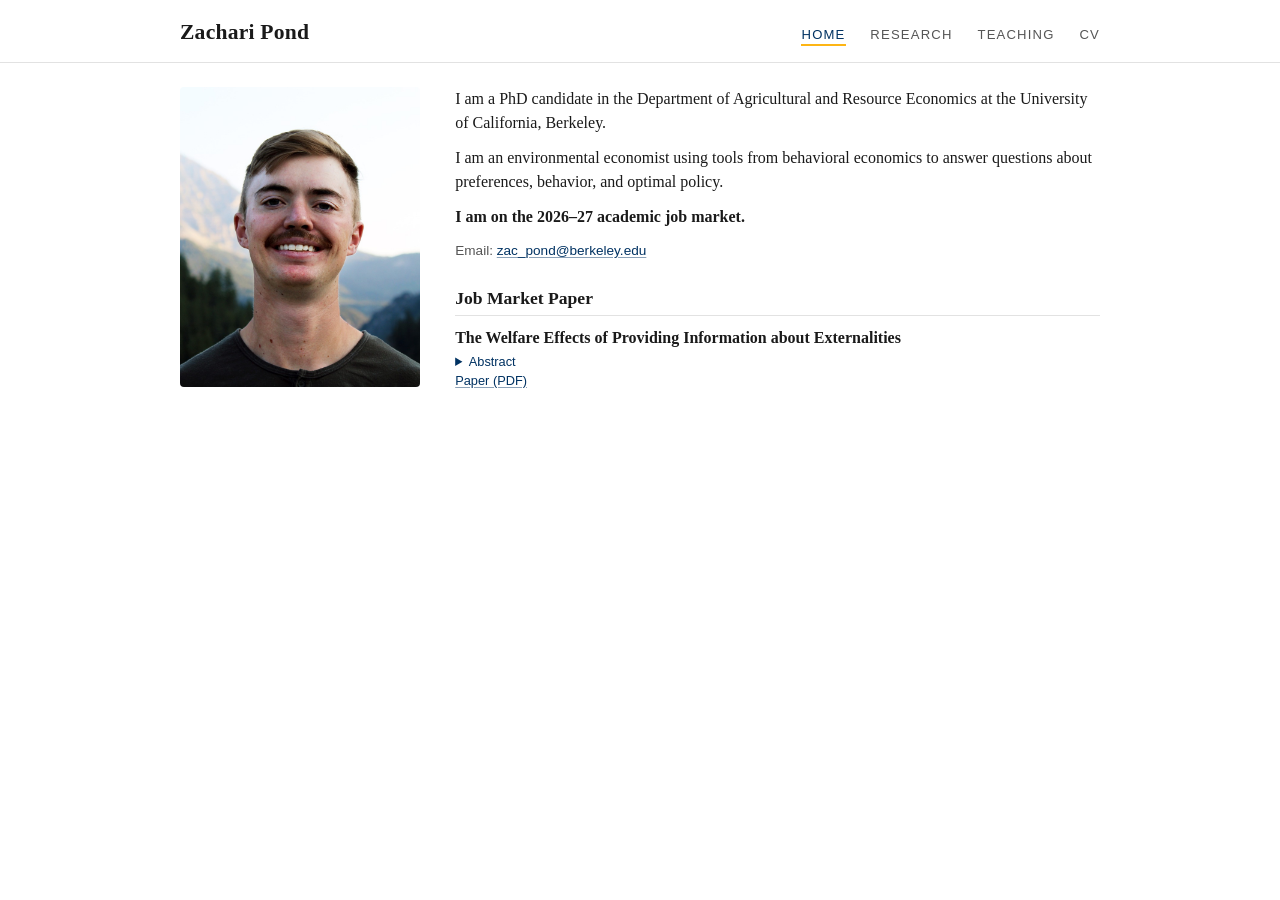
==== index.html @ bcda3d74 "Update JMP draft (Nov 8) and new abstract on site and CV Co-Authored-By: Claude Opus 5.5 <noreply@an" ====
<!DOCTYPE html>
<html lang="en">
<head>
  <meta charset="utf-8">
  <meta name="viewport" content="width=device-width, initial-scale=1">
  <title>Zachari Pond</title>
  <meta name="description" content="Zachari Pond is a PhD candidate in Agricultural and Resource Economics at UC Berkeley, on the 2026-27 economics job market.">
  <link rel="stylesheet" href="style.css">
</head>
<body>
  <header>
    <div class="container">
      <div class="site-title">Zachari Pond</div>
      <nav>
        <a href="index.html" class="active">Home</a>
        <a href="research.html">Research</a>
        <a href="teaching.html">Teaching</a>
        <a href="cv.pdf">CV</a>
      </nav>
    </div>
  </header>

  <main>
    <div class="container">
      <div class="intro">
        <div class="intro-photo">
          <img src="headshot.jpg" alt="Photo of Zachari Pond">
        </div>
        <div class="intro-text">
          <p>I am a PhD candidate in the Department of Agricultural and Resource Economics at the University of California, Berkeley.</p>
          <p>I am an environmental economist using tools from behavioral economics to answer questions about preferences, behavior, and optimal policy.</p>
          <p><strong>I am on the 2026&ndash;27 academic job market.</strong></p>
          <p class="small">
            Email: <a href="mailto:zac_pond@berkeley.edu">zac_pond@berkeley.edu</a>
          </p>

          <h2>Job Market Paper</h2>
          <div class="paper">
            <span class="paper-title">The Welfare Effects of Providing Information about Externalities</span>
            <details class="abstract">
              <summary>Abstract</summary>
              <p>Governments routinely use information to motivate prosocial behavior. The welfare effects of doing so depend on how information changes behavior and how it benefits or harms consumers. This paper combines theory and experiments to evaluate three interventions designed to encourage individuals to reduce their carbon emissions: privately revealing the dollar damages from one&rsquo;s emissions, privately revealing one&rsquo;s emissions rank, and publicly revealing one&rsquo;s emissions to another participant. In a model with altruism, social-image, and self-image utility, I decompose the total welfare effect of each intervention into its instrumental value, direct effect on image utility, and external benefits. In experiments with over 6,500 U.S. adults, I estimate these components and find that both forms of private information increase consumer welfare but have no detectable effect on abatement. In contrast, public recognition increases abatement but decreases consumer welfare and total welfare. Evaluating these interventions by behavior alone would reverse their ranking.</p>
            </details>
            <div class="paper-links">
              <a href="pond_jmp.pdf">Paper (PDF)</a>
            </div>
          </div>
        </div>
      </div>

      <!-- PLACEHOLDER: references / committee section, commonly listed on JM sites
      <h2>References</h2>
      <p class="small">Name (chair), Name, Name</p>
      -->
    </div>
  </main>

</body>
</html>
---- style.css ----
/* Zachari Pond — academic site stylesheet */

:root {
  --text: #1a1a1a;
  --muted: #555;
  --accent: #003262;      /* Berkeley blue */
  --accent-2: #FDB515;    /* California gold, used sparingly */
  --rule: #e2e2e2;
  --bg: #ffffff;
  --maxw: 60rem;
}

* { box-sizing: border-box; }

html { font-size: 16px; }

body {
  margin: 0;
  font-family: Georgia, "Times New Roman", serif;
  color: var(--text);
  background: var(--bg);
  line-height: 1.5;
}

a { color: var(--accent); text-decoration: none; }

/* Content links: visibly underlined */
main a {
  text-decoration: underline;
  text-decoration-color: rgba(0, 50, 98, 0.45);
  text-underline-offset: 2px;
}
main a:hover { text-decoration-color: var(--accent); }

.container {
  max-width: var(--maxw);
  margin: 0 auto;
  padding: 0 1.25rem;
}

/* Header / nav */
header {
  border-bottom: 1px solid var(--rule);
  padding: 1rem 0 0.85rem;
}

header .container {
  display: flex;
  justify-content: space-between;
  align-items: baseline;
  flex-wrap: wrap;
  gap: 0.4rem 1rem;
}

.site-title {
  font-size: 1.35rem;
  font-weight: bold;
  letter-spacing: 0.01em;
  color: var(--text);
}

nav { margin-top: 0; }

nav a {
  font-family: Helvetica, Arial, sans-serif;
  font-size: 0.82rem;
  text-transform: uppercase;
  letter-spacing: 0.09em;
  color: var(--muted);
  margin-right: 1.3rem;
}

nav a:last-child { margin-right: 0; }
nav a.active { color: var(--accent); border-bottom: 2px solid var(--accent-2); padding-bottom: 2px; }
nav a:hover { color: var(--accent); text-decoration: none; }

main { padding: 1.5rem 0 2.5rem; }

h1 { font-size: 1.5rem; margin: 0 0 0.8rem; }
h2 {
  font-size: 1.1rem;
  margin: 1.5rem 0 0.6rem;
  padding-bottom: 0.25rem;
  border-bottom: 1px solid var(--rule);
}
h2:first-child { margin-top: 0; }
h3 { font-size: 1rem; margin: 1.1rem 0 0.3rem; }

.muted { color: var(--muted); }
.small {
  font-family: Helvetica, Arial, sans-serif;
  font-size: 0.85rem;
  color: var(--muted);
}

/* Home page intro layout */
.intro {
  display: flex;
  gap: 2.2rem;
  align-items: flex-start;
  flex-wrap: wrap;
}

.intro-photo { flex: 0 0 240px; }

.intro-photo img {
  width: 240px;
  border-radius: 4px;
  display: block;
}

.intro-text { flex: 1 1 24rem; }
.intro-text p:first-child { margin-top: 0; }
.intro-text p { margin: 0.7rem 0; }

/* Paper entries */
.paper { margin-bottom: 1.05rem; }
.paper-title { font-weight: bold; }

.venue { color: var(--muted); }

.authors {
  color: var(--muted);
  font-size: 0.88rem;
  line-height: 1.4;
  margin: 0.15rem 0 0;
}

.paper p.muted {
  line-height: 1.55;
  margin: 0.2rem 0 0;
}

.paper-links {
  font-family: Helvetica, Arial, sans-serif;
  font-size: 0.8rem;
}
.paper-links a { margin-right: 0.9rem; }

details.abstract { margin-top: 0.1rem; }
details.abstract summary {
  cursor: pointer;
  font-family: Helvetica, Arial, sans-serif;
  font-size: 0.8rem;
  color: var(--accent);
}
details.abstract p {
  margin: 0.35rem 0 0;
  font-size: 0.92rem;
  line-height: 1.5;
  max-width: 50rem;
}

/* Footer */
footer {
  border-top: 1px solid var(--rule);
  padding: 1rem 0 1.6rem;
}

/* Mobile */
@media (max-width: 600px) {
  html { font-size: 15px; }
  .intro { gap: 1.2rem; }
  .intro-photo, .intro-photo img { width: 150px; flex-basis: 150px; }
  nav a { margin-right: 0.9rem; }
}
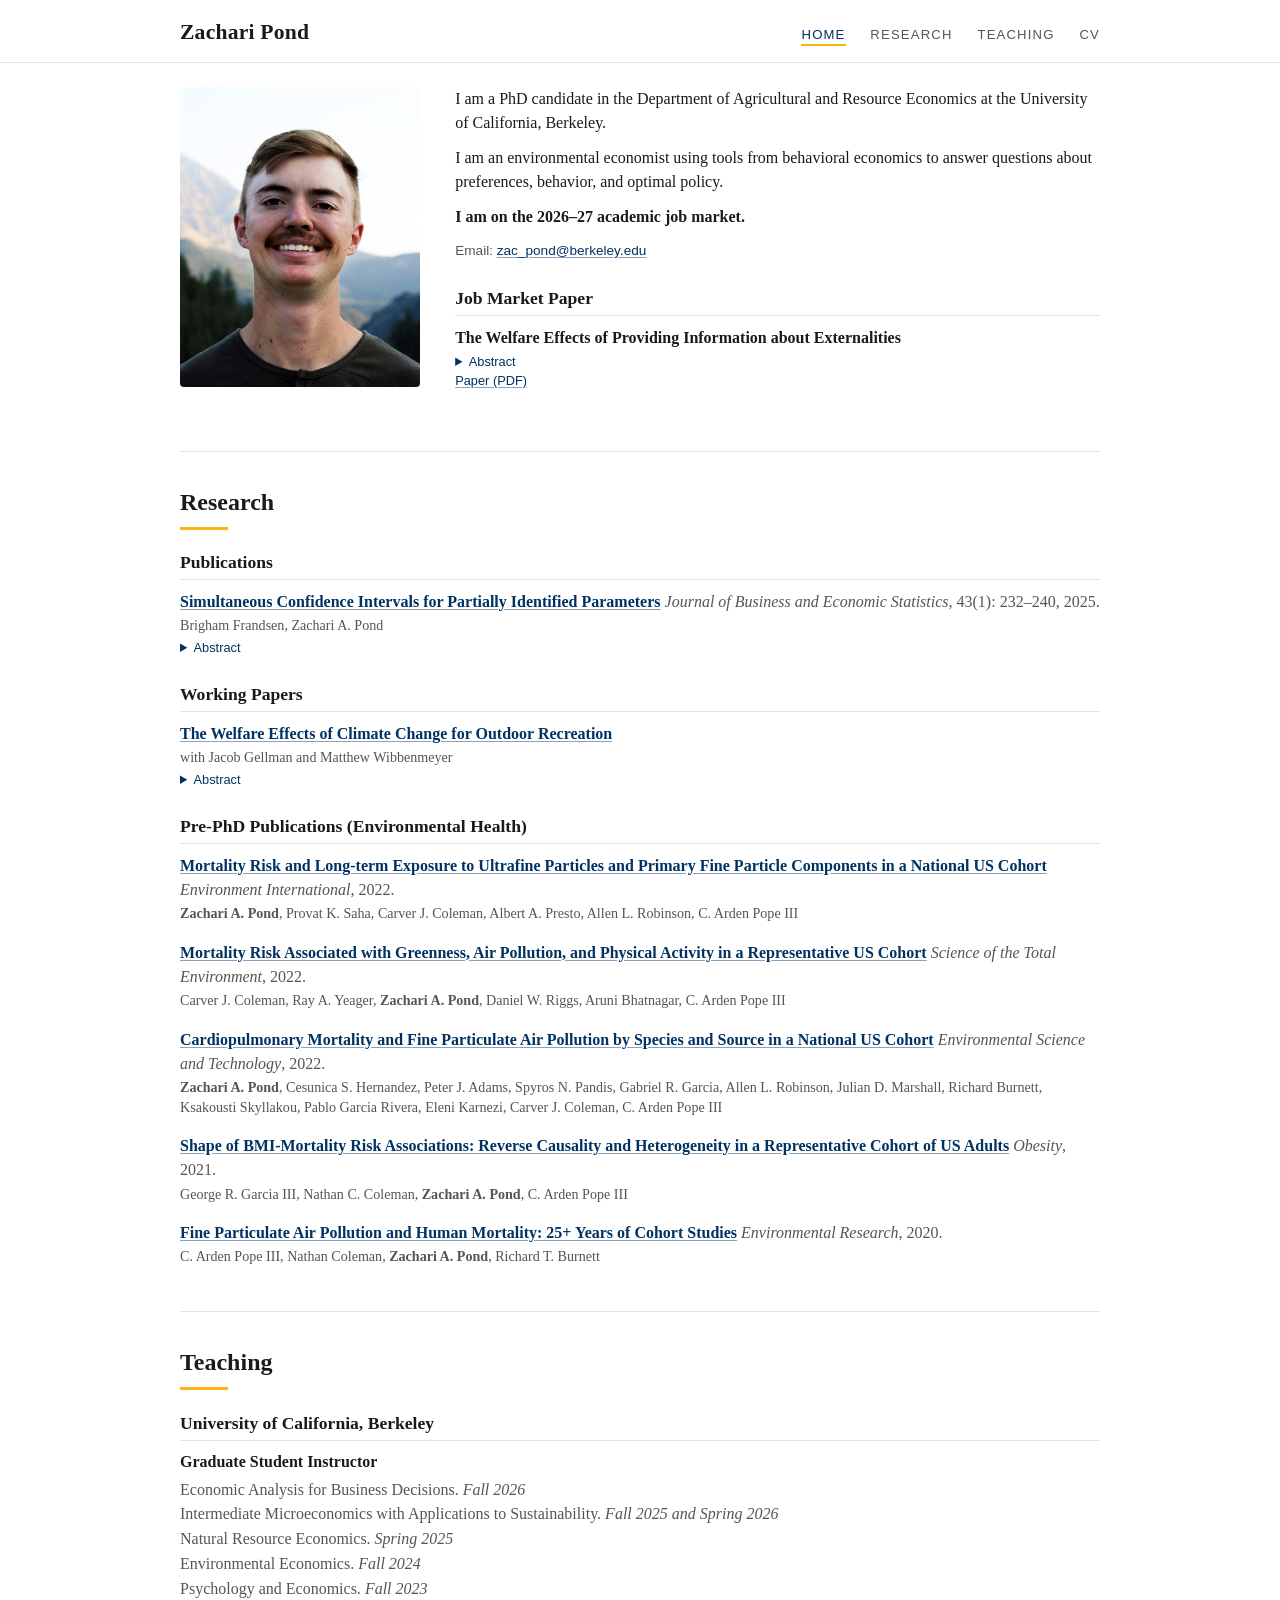
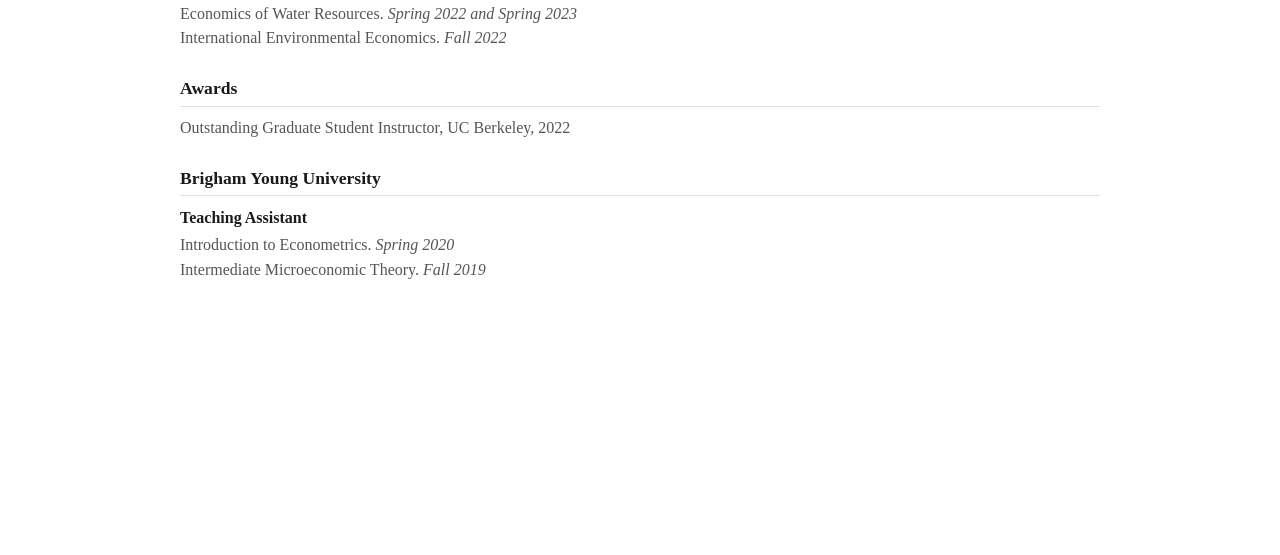
==== commit 2973d2e6: "Single-page layout: Research and Teaching as sections of the home page Nav buttons scroll to section" ====
--- a/index.html
+++ b/index.html
@@ -7,14 +7,14 @@
   <meta name="description" content="Zachari Pond is a PhD candidate in Agricultural and Resource Economics at UC Berkeley, on the 2026-27 economics job market.">
   <link rel="stylesheet" href="style.css">
 </head>
-<body>
+<body id="top">
   <header>
     <div class="container">
-      <div class="site-title">Zachari Pond</div>
-      <nav>
-        <a href="index.html" class="active">Home</a>
-        <a href="research.html">Research</a>
-        <a href="teaching.html">Teaching</a>
+      <a class="site-title" href="#top">Zachari Pond</a>
+      <nav aria-label="Sections">
+        <a href="#top" class="active" data-section="home">Home</a>
+        <a href="#research" data-section="research">Research</a>
+        <a href="#teaching" data-section="teaching">Teaching</a>
         <a href="cv.pdf">CV</a>
       </nav>
     </div>
@@ -22,6 +22,7 @@
 
   <main>
     <div class="container">
+      <section id="home">
       <div class="intro">
         <div class="intro-photo">
           <img src="headshot.jpg" alt="Photo of Zachari Pond">
@@ -34,12 +35,12 @@
             Email: <a href="mailto:zac_pond@berkeley.edu">zac_pond@berkeley.edu</a>
           </p>
 
-          <h2>Job Market Paper</h2>
+          <h3>Job Market Paper</h3>
           <div class="paper">
             <span class="paper-title">The Welfare Effects of Providing Information about Externalities</span>
             <details class="abstract">
               <summary>Abstract</summary>
-              <p>Governments routinely use information to motivate prosocial behavior. The welfare effects of doing so depend on how information changes behavior and how it benefits or harms consumers. This paper combines theory and experiments to evaluate three interventions designed to encourage individuals to reduce their carbon emissions: privately revealing the dollar damages from one&rsquo;s emissions, privately revealing one&rsquo;s emissions rank, and publicly revealing one&rsquo;s emissions to another participant. In a model with altruism, social-image, and self-image utility, I decompose the total welfare effect of each intervention into its instrumental value, direct effect on image utility, and external benefits. In experiments with over 6,500 U.S. adults, I estimate these components and find that both forms of private information increase consumer welfare but have no detectable effect on abatement. In contrast, public recognition increases abatement but decreases consumer welfare and total welfare. Evaluating these interventions by behavior alone would reverse their ranking.</p>
+              <p>Governments routinely use information to motivate prosocial behavior. The welfare effects of doing so depend on how information changes behavior and how it affects consumers: by improving their decisions or by producing shame or pride. This paper combines theory and experiments to evaluate three interventions designed to encourage individuals to reduce their carbon emissions: privately revealing the dollar damages from one&rsquo;s emissions, privately revealing one&rsquo;s emissions rank, and publicly revealing one&rsquo;s emissions to another participant. In a model with altruism, social-image, and self-image utility, I decompose the total welfare effect of each intervention into its instrumental value, direct effect on image utility, and external benefits. In experiments with over 6,500 U.S. adults, I estimate these components and find that both forms of private information increase consumer welfare but have no detectable effect on abatement. In contrast, public recognition increases abatement but decreases consumer welfare and total welfare. Evaluating these interventions by behavior alone would reverse their ranking.</p>
             </details>
             <div class="paper-links">
               <a href="pond_jmp.pdf">Paper (PDF)</a>
@@ -47,13 +48,122 @@
           </div>
         </div>
       </div>
+      </section>
 
-      <!-- PLACEHOLDER: references / committee section, commonly listed on JM sites
-      <h2>References</h2>
-      <p class="small">Name (chair), Name, Name</p>
-      -->
+      <section id="research" class="page-section">
+        <h2 class="section-title">Research</h2>
+
+      <h3>Publications</h3>
+
+      <div class="paper">
+        <span class="paper-title"><a href="https://www.tandfonline.com/doi/full/10.1080/07350015.2024.2356083">Simultaneous Confidence Intervals for Partially Identified Parameters</a></span> <span class="venue"><em>Journal of Business and Economic Statistics</em>, 43(1): 232&ndash;240, 2025.</span>
+        <p class="authors">Brigham Frandsen, Zachari A. Pond</p>
+        <details class="abstract">
+          <summary>Abstract</summary>
+          <p>This article extends the Imbens and Manski and Stoye confidence interval for a partially identified scalar parameter to a vector-valued parameter. The proposed method produces uniformly valid simultaneous confidence intervals for each dimension, or, equivalently, a rectangular confidence region that covers points in the identified set with a specified probability. The method applies when asymptotically normal estimates of upper and lower bounds for each dimension are available. The intervals are computationally simple and fast relative to methods based on test inversion or bootstrapped calibration, and do not suffer from the conservativity of projection-based approaches.</p>
+        </details>
+      </div>
+      <h3>Working Papers</h3>
+
+      <div class="paper">
+        <span class="paper-title"><a href="pond_recreation.pdf">The Welfare Effects of Climate Change for Outdoor Recreation</a></span>
+        <p class="authors">with Jacob Gellman and Matthew Wibbenmeyer</p>
+        <details class="abstract">
+          <summary>Abstract</summary>
+          <p>Valuation of non-market climate amenities is a crucial component of climate policy. Due to individuals&rsquo; direct exposure to ambient temperature, one ideal setting to study these values is outdoor recreation. In this paper, we combine millions of administrative campground reservation records with daily temperature data to study shifts in recreation value under climate change. By exploiting the timing of reservation and cancellation decisions, we estimate how individuals respond to both climate and weather. Preferences for realized temperature follow an inverse U-shape, with disutility from extreme cold outweighing disutility from extreme heat, while reservation decisions respond to the likelihood of cold conditions but not to the likelihood of heat. Climate projections in the western United States predict net welfare gains of $1 billion per year by century&rsquo;s end, but with substantial seasonal and regional heterogeneity in either gains or losses. Welfare gains depend on individuals&rsquo; ability to accurately perceive climatic changes. These findings contribute to a growing set of climate damage estimates.</p>
+        </details>
+      </div>
+      <h3>Pre-PhD Publications (Environmental Health)</h3>
+
+      <div class="paper">
+        <span class="paper-title"><a href="https://www.sciencedirect.com/science/article/pii/S016041202200366X">Mortality Risk and Long-term Exposure to Ultrafine Particles and Primary Fine Particle Components in a National US Cohort</a></span> <span class="venue"><em>Environment International</em>, 2022.</span>
+        <p class="authors"><strong>Zachari A. Pond</strong>, Provat K. Saha, Carver J. Coleman, Albert A. Presto, Allen L. Robinson, C. Arden Pope III</p>
+      </div>
+
+      <div class="paper">
+        <span class="paper-title"><a href="https://www.sciencedirect.com/science/article/pii/S0048969722009408">Mortality Risk Associated with Greenness, Air Pollution, and Physical Activity in a Representative US Cohort</a></span> <span class="venue"><em>Science of the Total Environment</em>, 2022.</span>
+        <p class="authors">Carver J. Coleman, Ray A. Yeager, <strong>Zachari A. Pond</strong>, Daniel W. Riggs, Aruni Bhatnagar, C. Arden Pope III</p>
+      </div>
+
+      <div class="paper">
+        <span class="paper-title"><a href="https://pubs.acs.org/doi/full/10.1021/acs.est.1c04176">Cardiopulmonary Mortality and Fine Particulate Air Pollution by Species and Source in a National US Cohort</a></span> <span class="venue"><em>Environmental Science and Technology</em>, 2022.</span>
+        <p class="authors"><strong>Zachari A. Pond</strong>, Cesunica S. Hernandez, Peter J. Adams, Spyros N. Pandis, Gabriel R. Garcia, Allen L. Robinson, Julian D. Marshall, Richard Burnett, Ksakousti Skyllakou, Pablo Garcia Rivera, Eleni Karnezi, Carver J. Coleman, C. Arden Pope III</p>
+      </div>
+
+      <div class="paper">
+        <span class="paper-title"><a href="https://onlinelibrary.wiley.com/doi/full/10.1002/oby.23114">Shape of BMI-Mortality Risk Associations: Reverse Causality and Heterogeneity in a Representative Cohort of US Adults</a></span> <span class="venue"><em>Obesity</em>, 2021.</span>
+        <p class="authors">George R. Garcia III, Nathan C. Coleman, <strong>Zachari A. Pond</strong>, C. Arden Pope III</p>
+      </div>
+
+      <div class="paper">
+        <span class="paper-title"><a href="https://www.sciencedirect.com/science/article/pii/S0013935119307212">Fine Particulate Air Pollution and Human Mortality: 25+ Years of Cohort Studies</a></span> <span class="venue"><em>Environmental Research</em>, 2020.</span>
+        <p class="authors">C. Arden Pope III, Nathan Coleman, <strong>Zachari A. Pond</strong>, Richard T. Burnett</p>
+      </div>
+      </section>
+
+      <section id="teaching" class="page-section">
+        <h2 class="section-title">Teaching</h2>
+
+      <h3>University of California, Berkeley</h3>
+
+      <div class="paper">
+        <span class="paper-title">Graduate Student Instructor</span>
+        <p class="muted">Economic Analysis for Business Decisions. <em>Fall 2026</em><br>
+        Intermediate Microeconomics with Applications to Sustainability. <em>Fall 2025 and Spring 2026</em><br>
+        Natural Resource Economics. <em>Spring 2025</em><br>
+        Environmental Economics. <em>Fall 2024</em><br>
+        Psychology and Economics. <em>Fall 2023</em><br>
+        Economics of Water Resources. <em>Spring 2022 and Spring 2023</em><br>
+        International Environmental Economics. <em>Fall 2022</em></p>
+      </div>
+      <h3>Awards</h3>
+
+      <div class="paper">
+        <p class="muted" style="margin-top:0">Outstanding Graduate Student Instructor, UC Berkeley, 2022</p>
+      </div>
+      <h3>Brigham Young University</h3>
+
+      <div class="paper">
+        <span class="paper-title">Teaching Assistant</span>
+        <p class="muted">Introduction to Econometrics. <em>Spring 2020</em><br>
+        Intermediate Microeconomic Theory. <em>Fall 2019</em></p>
+      </div>
+      </section>
     </div>
   </main>
 
+  <script>
+    // Highlight the nav button for the section currently in view.
+    (function () {
+      var links = document.querySelectorAll('nav a[data-section]');
+      var sections = Array.prototype.map.call(links, function (a) {
+        return document.getElementById(a.getAttribute('data-section'));
+      });
+      var header = document.querySelector('header');
+      function update() {
+        var line = header.offsetHeight + 24;
+        var current = 0;
+        for (var i = 0; i < sections.length; i++) {
+          if (sections[i].getBoundingClientRect().top <= line) current = i;
+        }
+        // At the very bottom of the page, the last section is the current one.
+        if (window.innerHeight + window.scrollY >= document.documentElement.scrollHeight - 2) {
+          current = sections.length - 1;
+        }
+        for (var j = 0; j < links.length; j++) {
+          links[j].classList.toggle('active', j === current);
+        }
+      }
+      // Land each section flush under the sticky header, whatever its height.
+      function fit() {
+        document.documentElement.style.scrollPaddingTop = (header.offsetHeight - 1) + 'px';
+        update();
+      }
+      window.addEventListener('scroll', update, { passive: true });
+      window.addEventListener('resize', fit);
+      fit();
+    })();
+  </script>
+
 </body>
 </html>
--- a/style.css
+++ b/style.css
@@ -12,7 +12,12 @@
 
 * { box-sizing: border-box; }
 
-html { font-size: 16px; }
+html {
+  font-size: 16px;
+  scroll-behavior: smooth;
+  scroll-padding-top: 4.5rem;   /* keeps section tops clear of the sticky header */
+}
+@media (prefers-reduced-motion: reduce) { html { scroll-behavior: auto; } }
 
 body {
   margin: 0;
@@ -40,6 +45,10 @@
 
 /* Header / nav */
 header {
+  position: sticky;
+  top: 0;
+  z-index: 10;
+  background: var(--bg);
   border-bottom: 1px solid var(--rule);
   padding: 1rem 0 0.85rem;
 }
@@ -84,7 +93,36 @@
   border-bottom: 1px solid var(--rule);
 }
 h2:first-child { margin-top: 0; }
-h3 { font-size: 1rem; margin: 1.1rem 0 0.3rem; }
+h3 {
+  font-size: 1.1rem;
+  margin: 1.5rem 0 0.6rem;
+  padding-bottom: 0.25rem;
+  border-bottom: 1px solid var(--rule);
+}
+
+/* Sections of the single-page layout */
+.page-section {
+  margin-top: 2.75rem;
+  padding-top: 2rem;
+  border-top: 1px solid var(--rule);
+}
+.section-title {
+  font-size: 1.5rem;
+  margin: 0 0 1.2rem;
+  padding-bottom: 0;
+  border-bottom: none;
+}
+.section-title::after {
+  content: "";
+  display: block;
+  width: 3rem;
+  height: 3px;
+  margin-top: 0.45rem;
+  background: var(--accent-2);
+}
+.section-title + h3 { margin-top: 0; }
+/* Let the last section scroll all the way up under the header when its button is clicked */
+.page-section:last-of-type { min-height: calc(100vh - 6rem); }
 
 .muted { color: var(--muted); }
 .small {
@@ -163,4 +201,5 @@
   .intro { gap: 1.2rem; }
   .intro-photo, .intro-photo img { width: 150px; flex-basis: 150px; }
   nav a { margin-right: 0.9rem; }
-}
+  html { scroll-padding-top: 6.5rem; }   /* header wraps to two lines */
+}
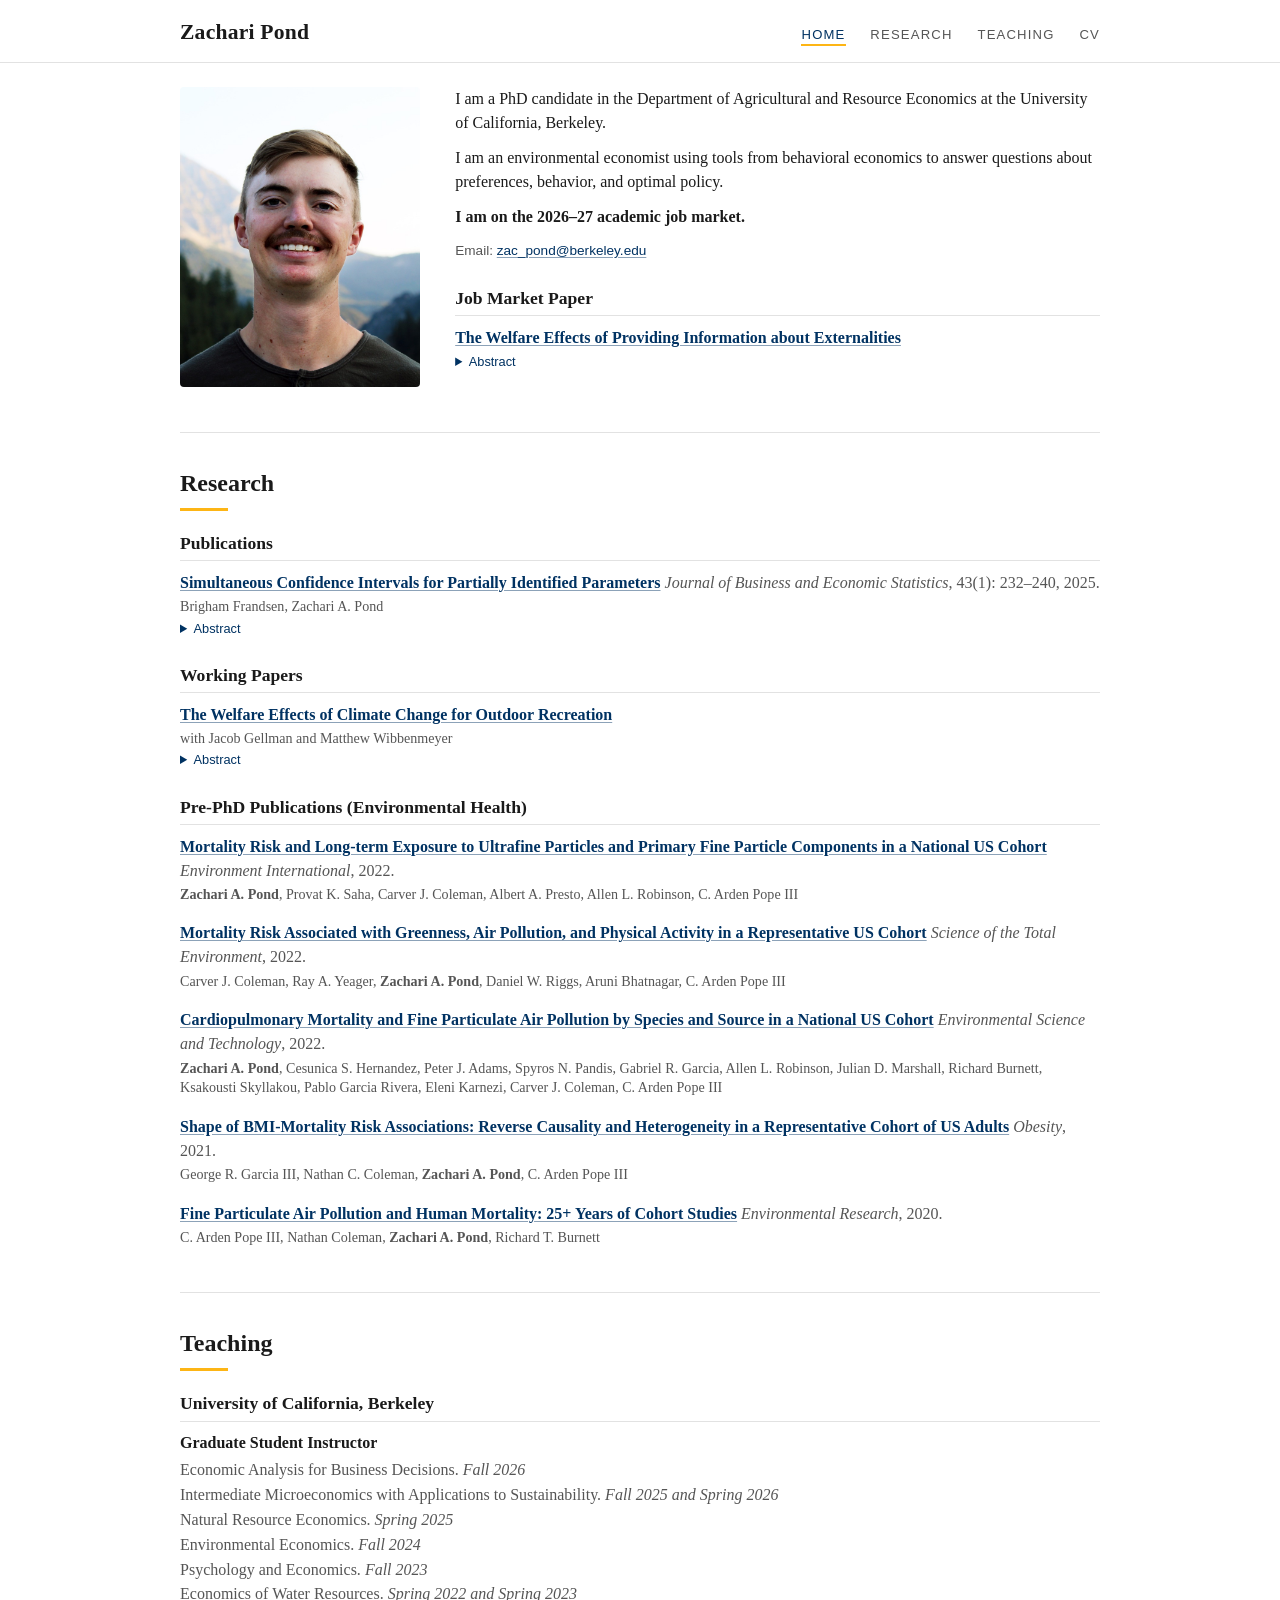
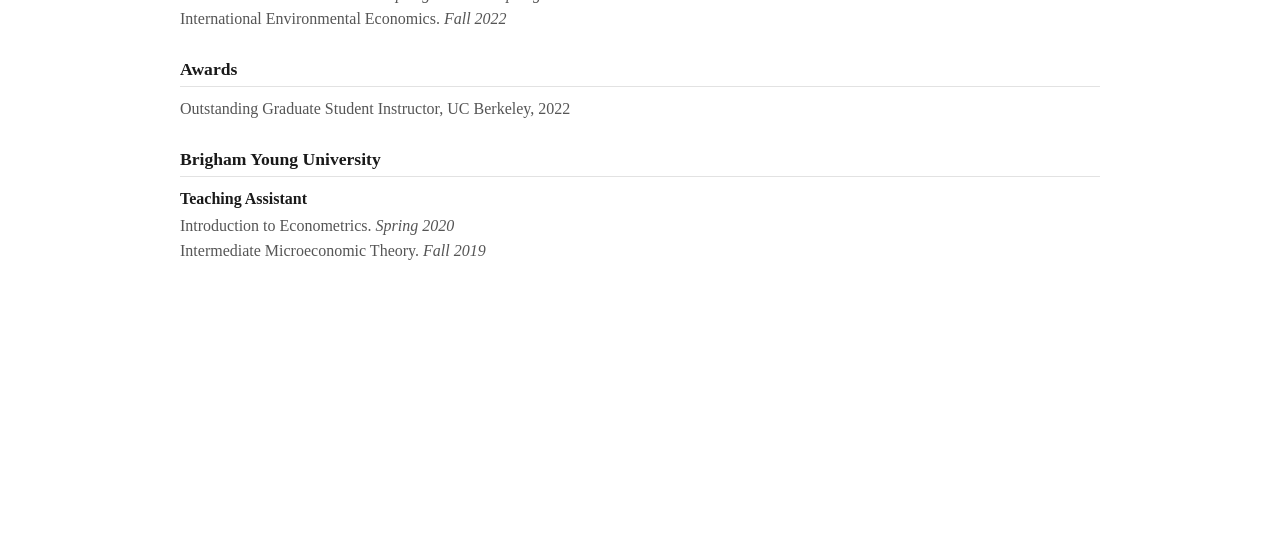
==== commit 2ab9c34d: "Home: link JMP title directly, drop separate PDF link Co-Authored-By: Claude Fable 5.2 <noreply@anth" ====
--- a/index.html
+++ b/index.html
@@ -37,14 +37,11 @@
 
           <h3>Job Market Paper</h3>
           <div class="paper">
-            <span class="paper-title">The Welfare Effects of Providing Information about Externalities</span>
+            <span class="paper-title"><a href="pond_jmp.pdf">The Welfare Effects of Providing Information about Externalities</a></span>
             <details class="abstract">
               <summary>Abstract</summary>
               <p>Governments routinely use information to motivate prosocial behavior. The welfare effects of doing so depend on how information changes behavior and how it affects consumers: by improving their decisions or by producing shame or pride. This paper combines theory and experiments to evaluate three interventions designed to encourage individuals to reduce their carbon emissions: privately revealing the dollar damages from one&rsquo;s emissions, privately revealing one&rsquo;s emissions rank, and publicly revealing one&rsquo;s emissions to another participant. In a model with altruism, social-image, and self-image utility, I decompose the total welfare effect of each intervention into its instrumental value, direct effect on image utility, and external benefits. In experiments with over 6,500 U.S. adults, I estimate these components and find that both forms of private information increase consumer welfare but have no detectable effect on abatement. In contrast, public recognition increases abatement but decreases consumer welfare and total welfare. Evaluating these interventions by behavior alone would reverse their ranking.</p>
             </details>
-            <div class="paper-links">
-              <a href="pond_jmp.pdf">Paper (PDF)</a>
-            </div>
           </div>
         </div>
       </div>
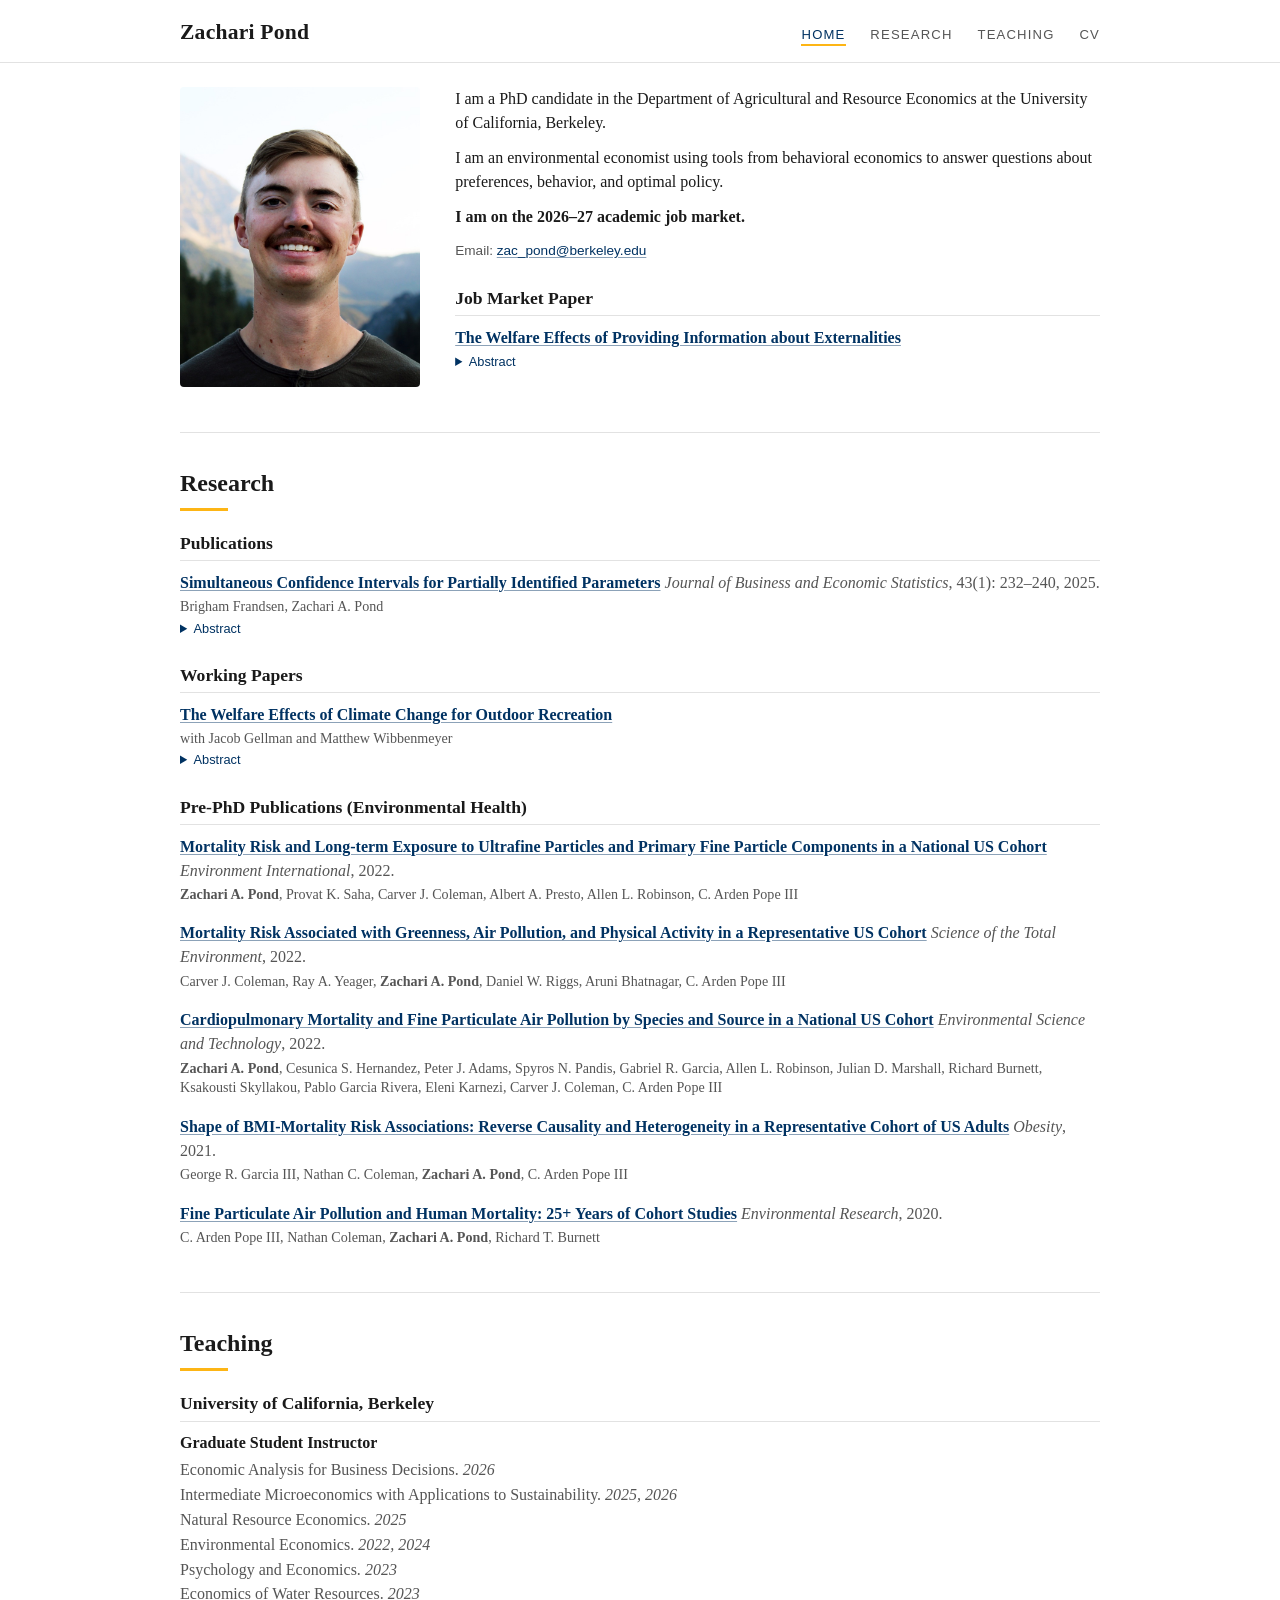
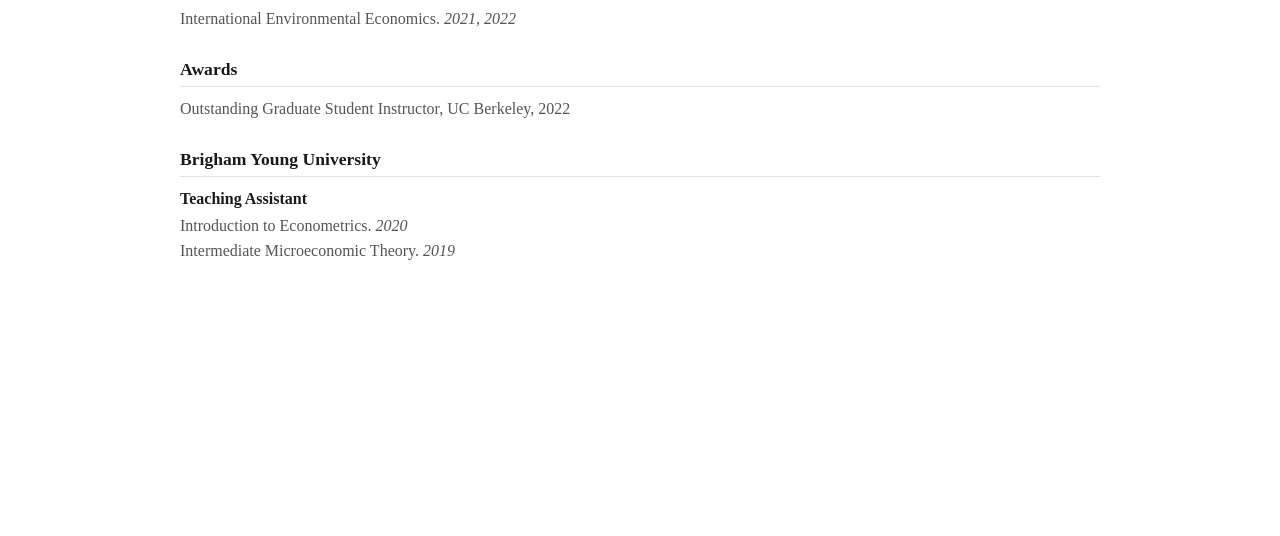
==== commit 239706e5: "Teaching: match course years to CV Co-Authored-By: Claude Fable 5.2 <noreply@anthropic.com> Claude-S" ====
--- a/index.html
+++ b/index.html
@@ -105,13 +105,13 @@
 
       <div class="paper">
         <span class="paper-title">Graduate Student Instructor</span>
-        <p class="muted">Economic Analysis for Business Decisions. <em>Fall 2026</em><br>
-        Intermediate Microeconomics with Applications to Sustainability. <em>Fall 2025 and Spring 2026</em><br>
-        Natural Resource Economics. <em>Spring 2025</em><br>
-        Environmental Economics. <em>Fall 2024</em><br>
-        Psychology and Economics. <em>Fall 2023</em><br>
-        Economics of Water Resources. <em>Spring 2022 and Spring 2023</em><br>
-        International Environmental Economics. <em>Fall 2022</em></p>
+        <p class="muted">Economic Analysis for Business Decisions. <em>2026</em><br>
+        Intermediate Microeconomics with Applications to Sustainability. <em>2025, 2026</em><br>
+        Natural Resource Economics. <em>2025</em><br>
+        Environmental Economics. <em>2022, 2024</em><br>
+        Psychology and Economics. <em>2023</em><br>
+        Economics of Water Resources. <em>2023</em><br>
+        International Environmental Economics. <em>2021, 2022</em></p>
       </div>
       <h3>Awards</h3>
 
@@ -122,8 +122,8 @@
 
       <div class="paper">
         <span class="paper-title">Teaching Assistant</span>
-        <p class="muted">Introduction to Econometrics. <em>Spring 2020</em><br>
-        Intermediate Microeconomic Theory. <em>Fall 2019</em></p>
+        <p class="muted">Introduction to Econometrics. <em>2020</em><br>
+        Intermediate Microeconomic Theory. <em>2019</em></p>
       </div>
       </section>
     </div>
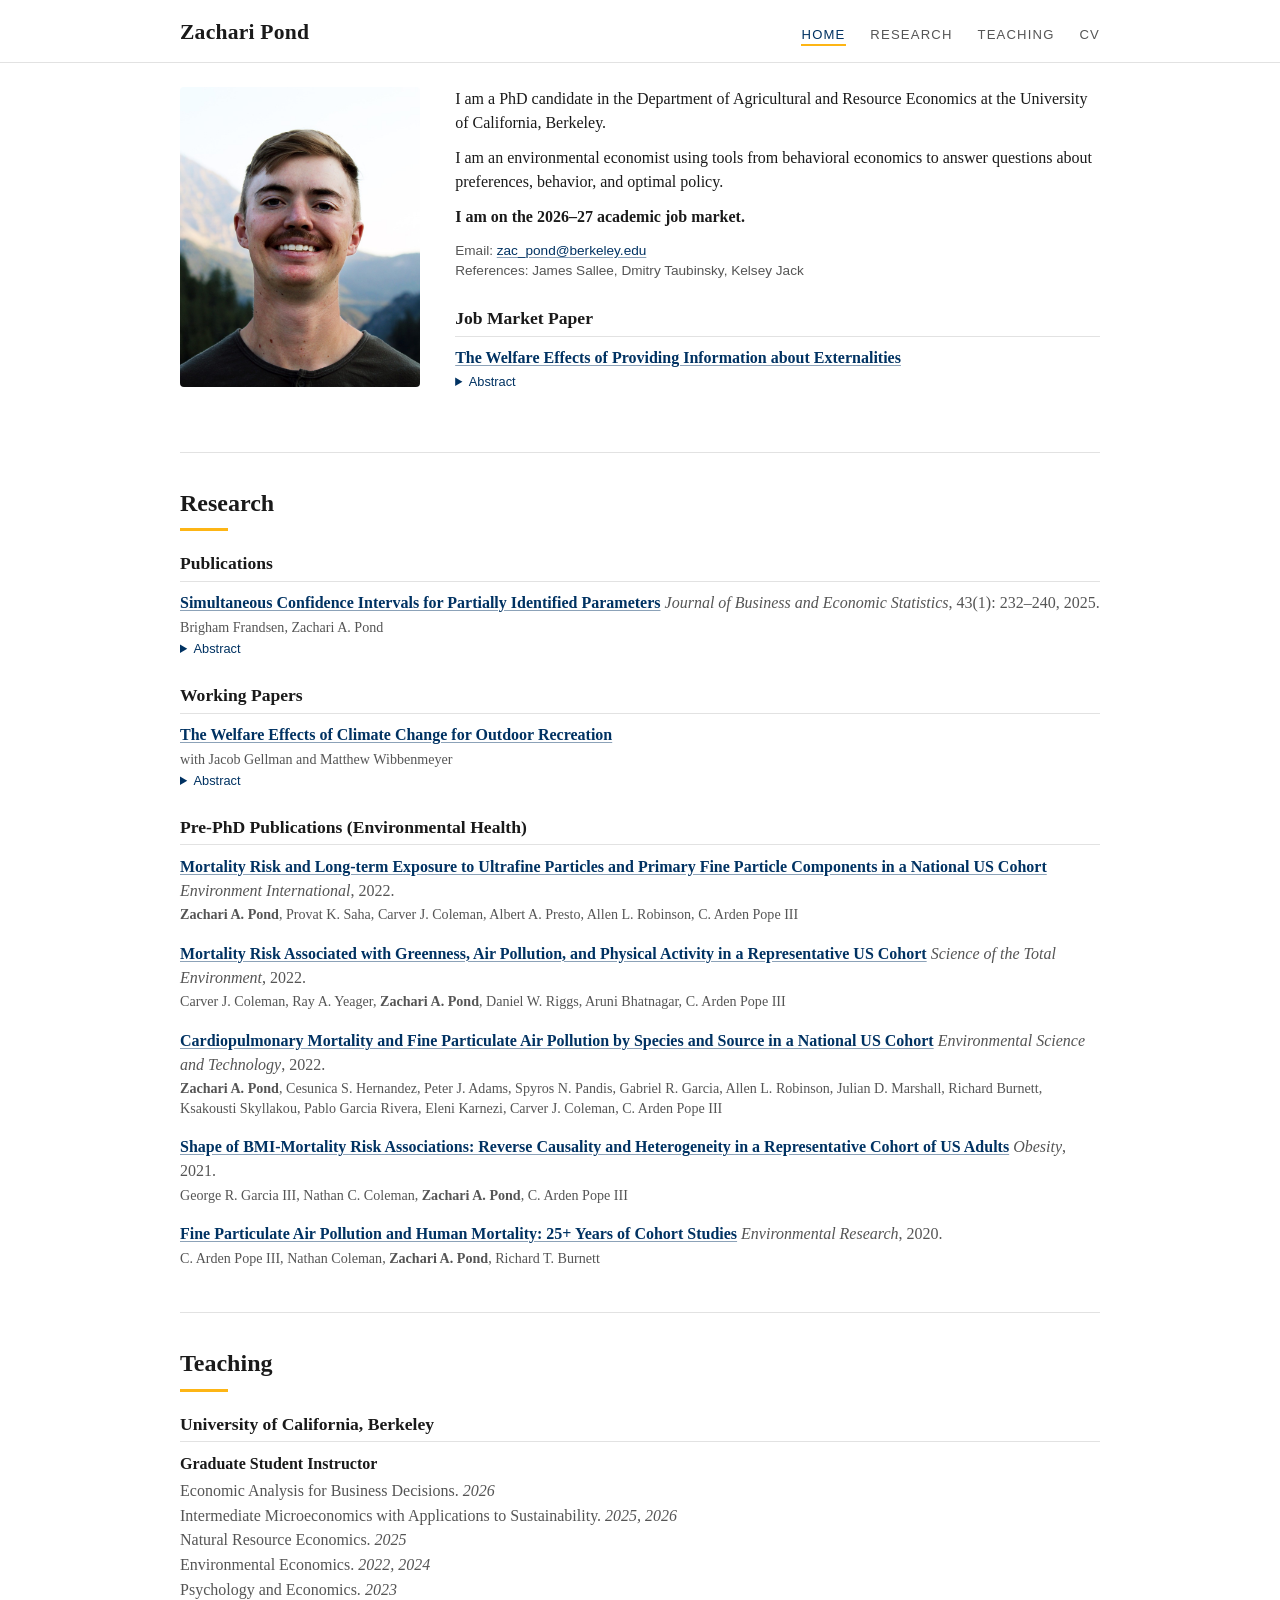
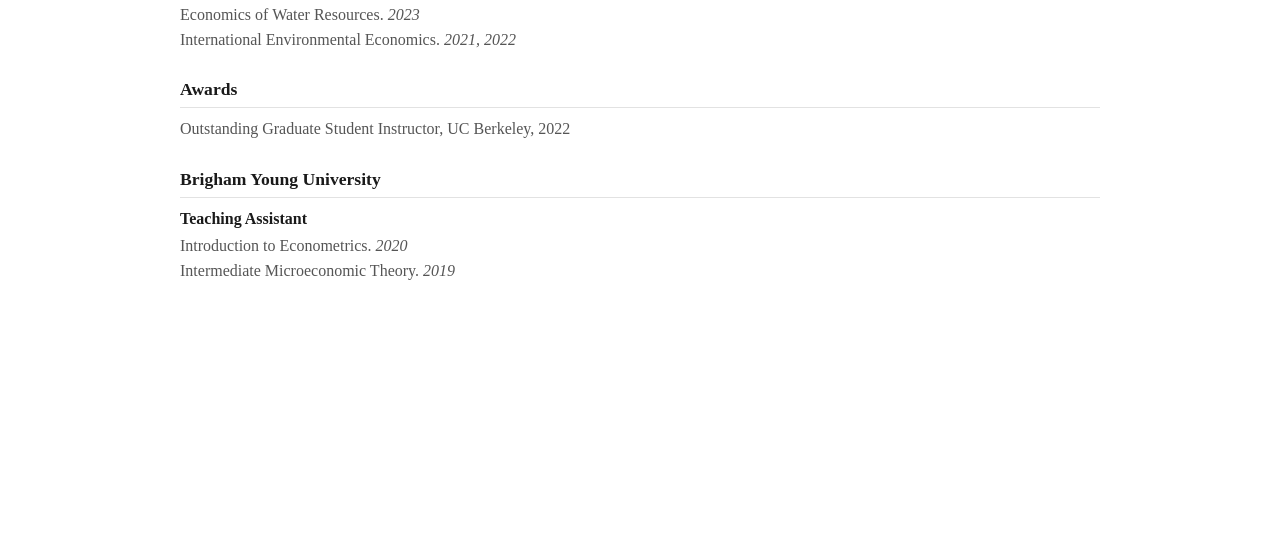
==== commit fc78fe64: "Home: list references under email Co-Authored-By: Claude Fable 5.2 <noreply@anthropic.com> Claude-Se" ====
--- a/index.html
+++ b/index.html
@@ -32,7 +32,8 @@
           <p>I am an environmental economist using tools from behavioral economics to answer questions about preferences, behavior, and optimal policy.</p>
           <p><strong>I am on the 2026&ndash;27 academic job market.</strong></p>
           <p class="small">
-            Email: <a href="mailto:zac_pond@berkeley.edu">zac_pond@berkeley.edu</a>
+            Email: <a href="mailto:zac_pond@berkeley.edu">zac_pond@berkeley.edu</a><br>
+            References: James Sallee, Dmitry Taubinsky, Kelsey Jack
           </p>
 
           <h3>Job Market Paper</h3>
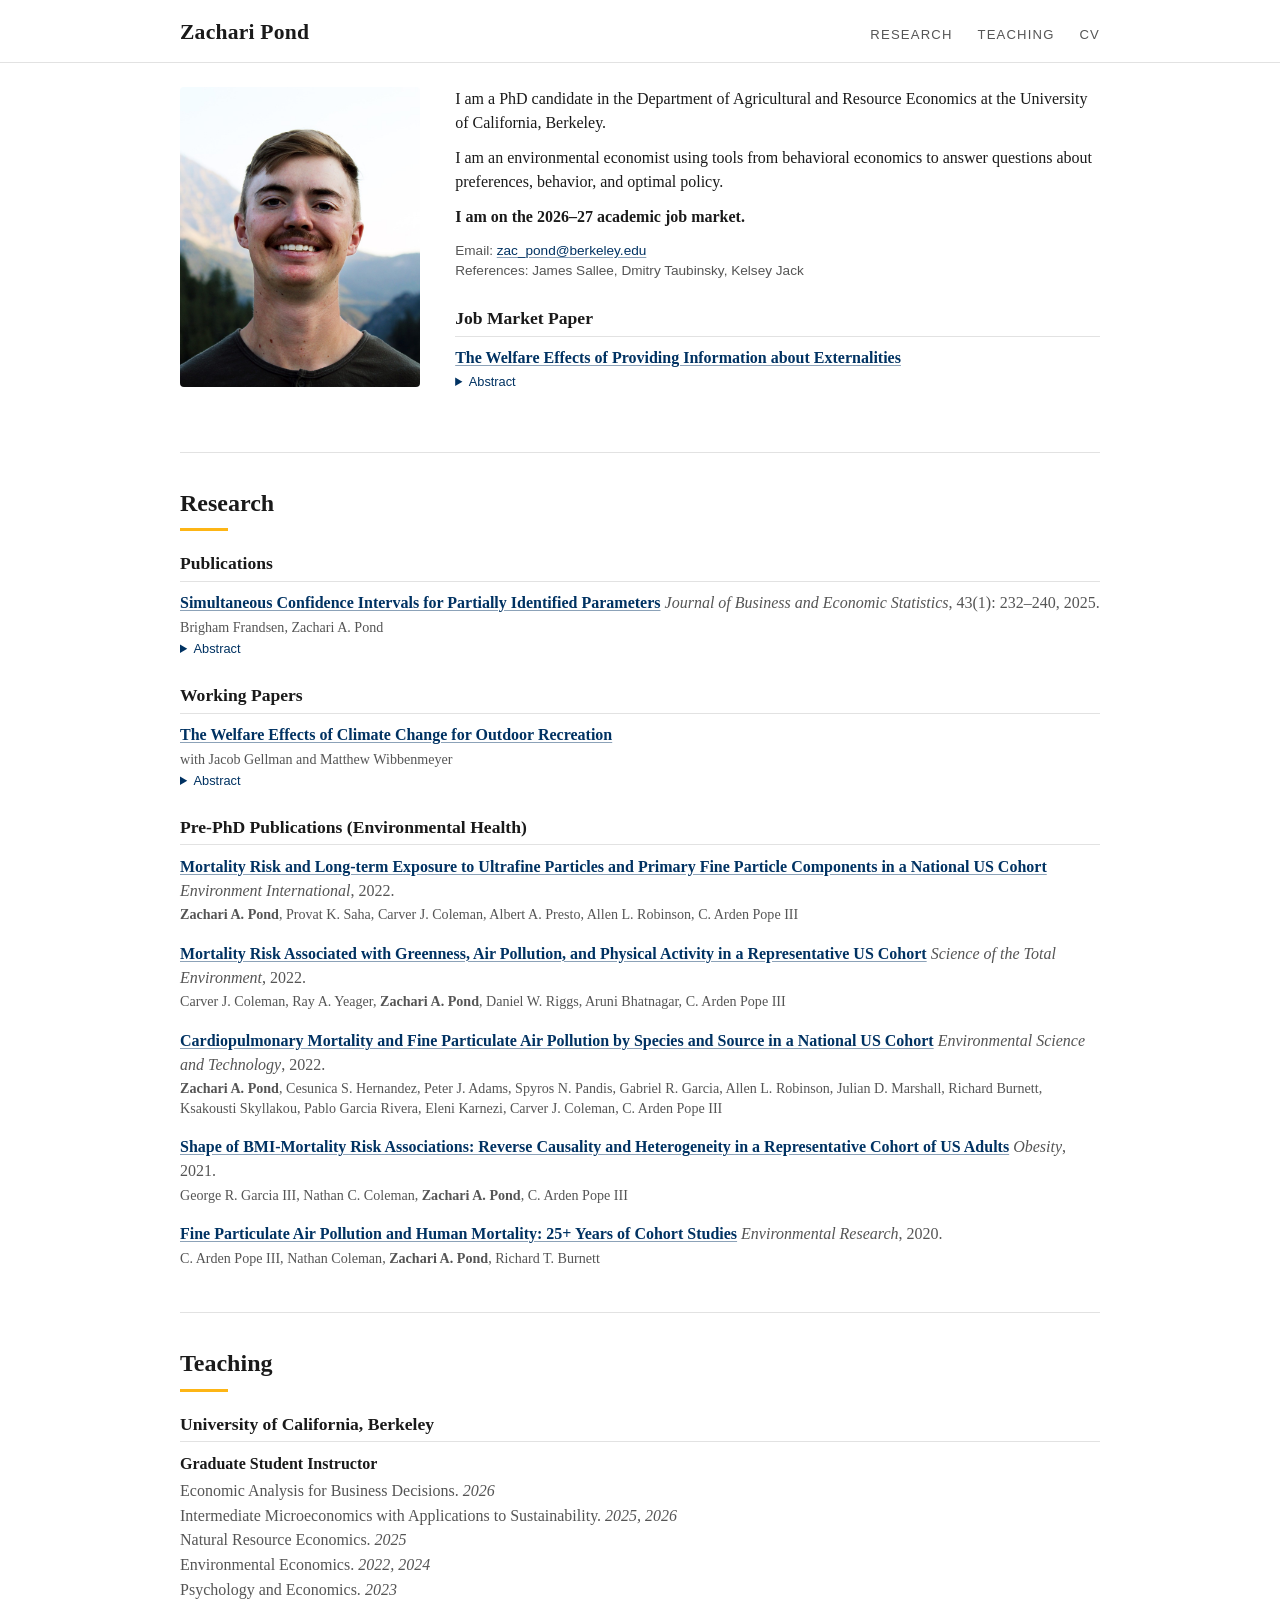
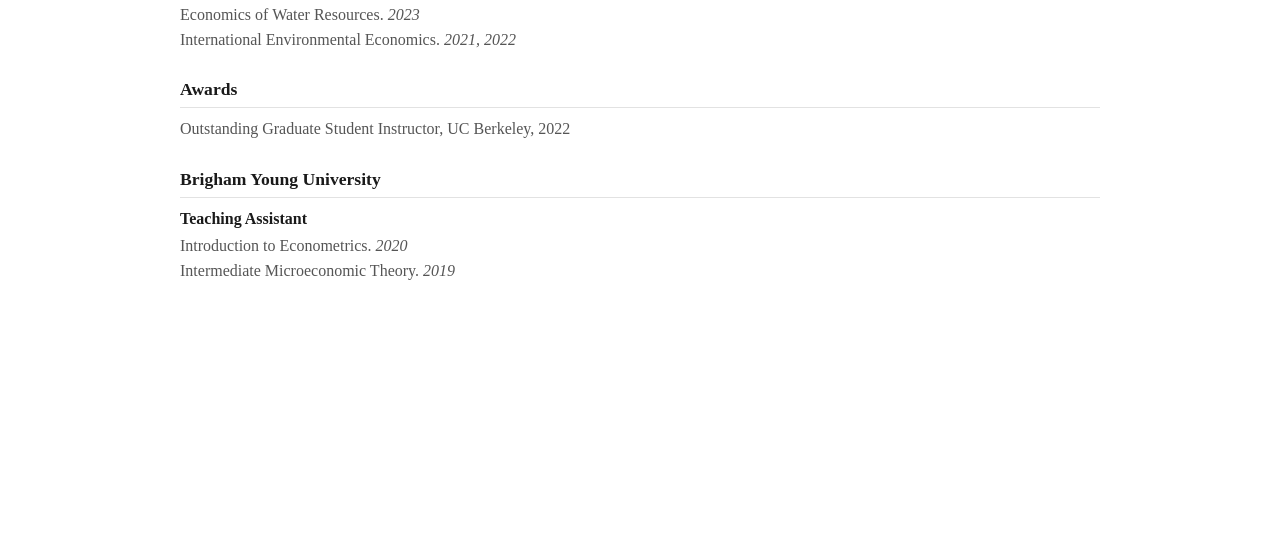
==== commit c98c7fa2: "Nav: remove Home button (site title returns to top) Co-Authored-By: Claude Fable 5.2 <noreply@anthro" ====
--- a/index.html
+++ b/index.html
@@ -12,7 +12,6 @@
     <div class="container">
       <a class="site-title" href="#top">Zachari Pond</a>
       <nav aria-label="Sections">
-        <a href="#top" class="active" data-section="home">Home</a>
         <a href="#research" data-section="research">Research</a>
         <a href="#teaching" data-section="teaching">Teaching</a>
         <a href="cv.pdf">CV</a>
@@ -140,7 +139,7 @@
       var header = document.querySelector('header');
       function update() {
         var line = header.offsetHeight + 24;
-        var current = 0;
+        var current = -1;   // -1: still in the intro, no button highlighted
         for (var i = 0; i < sections.length; i++) {
           if (sections[i].getBoundingClientRect().top <= line) current = i;
         }
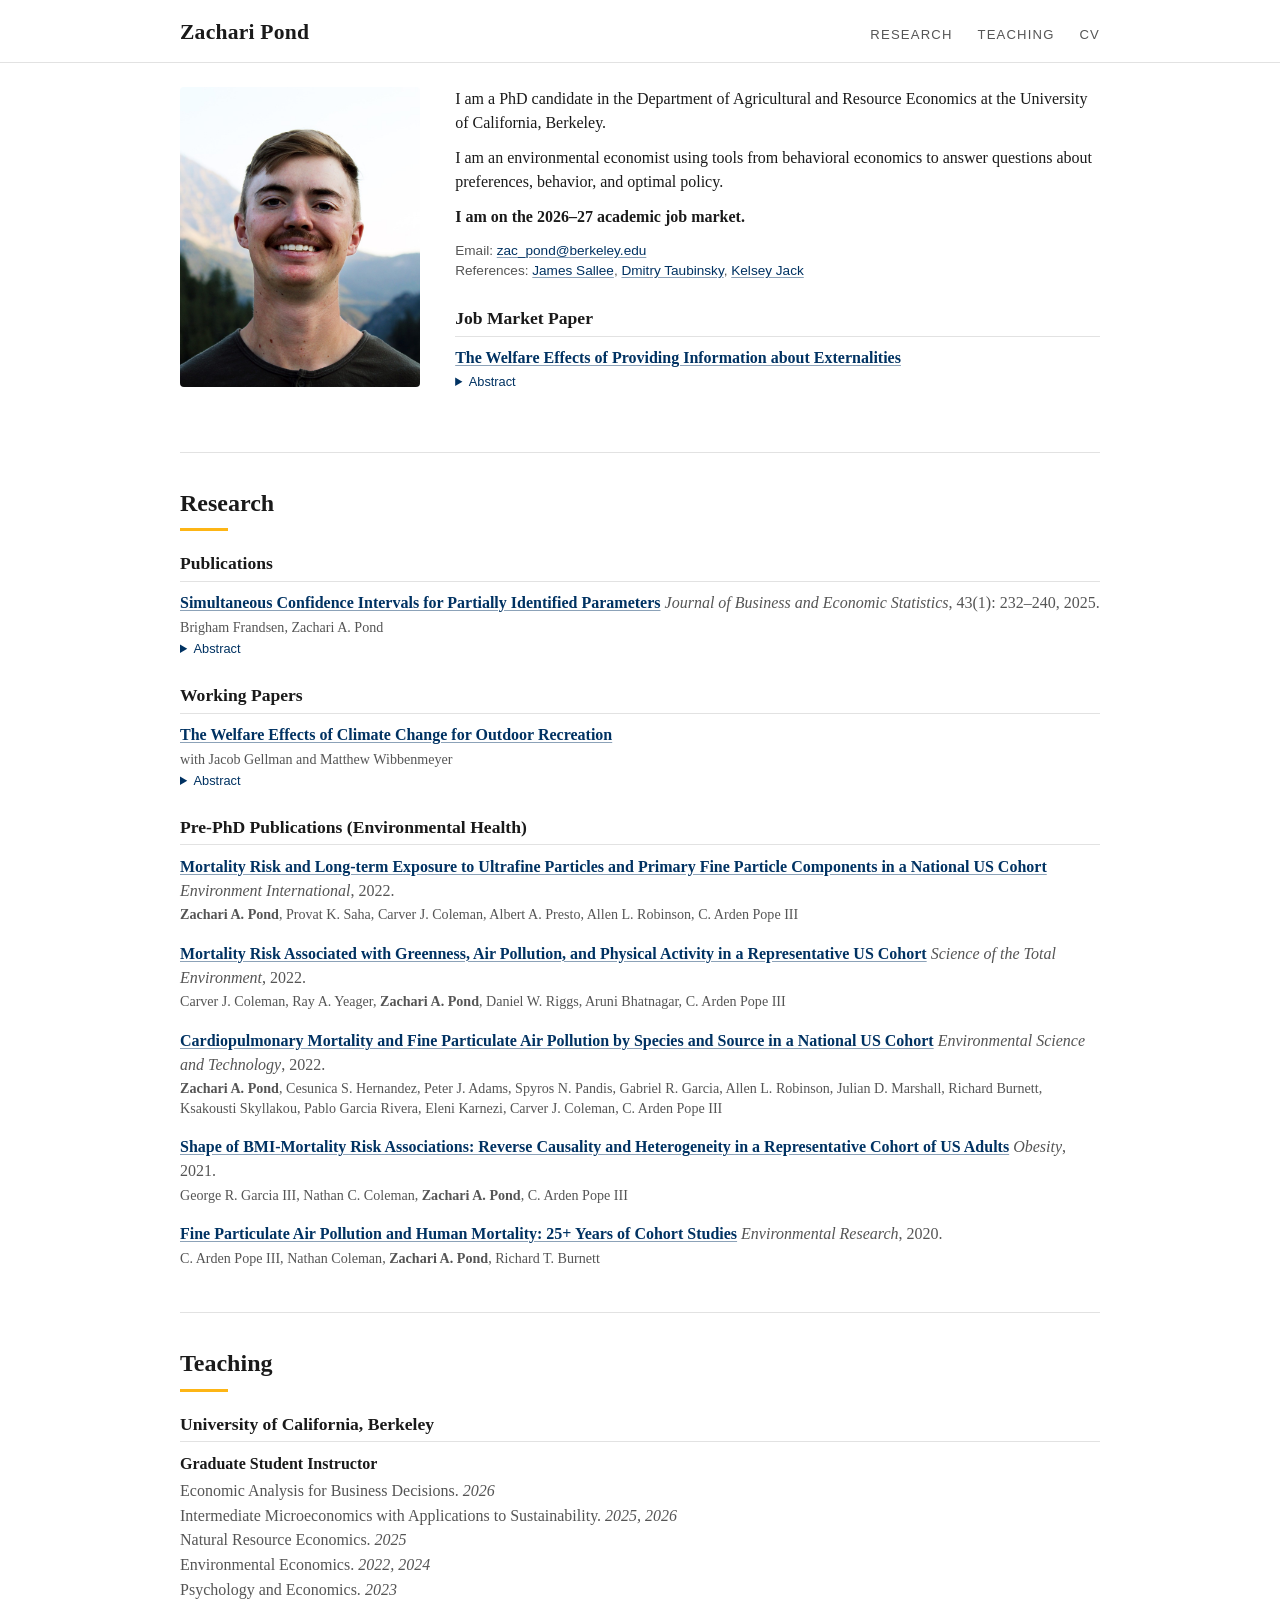
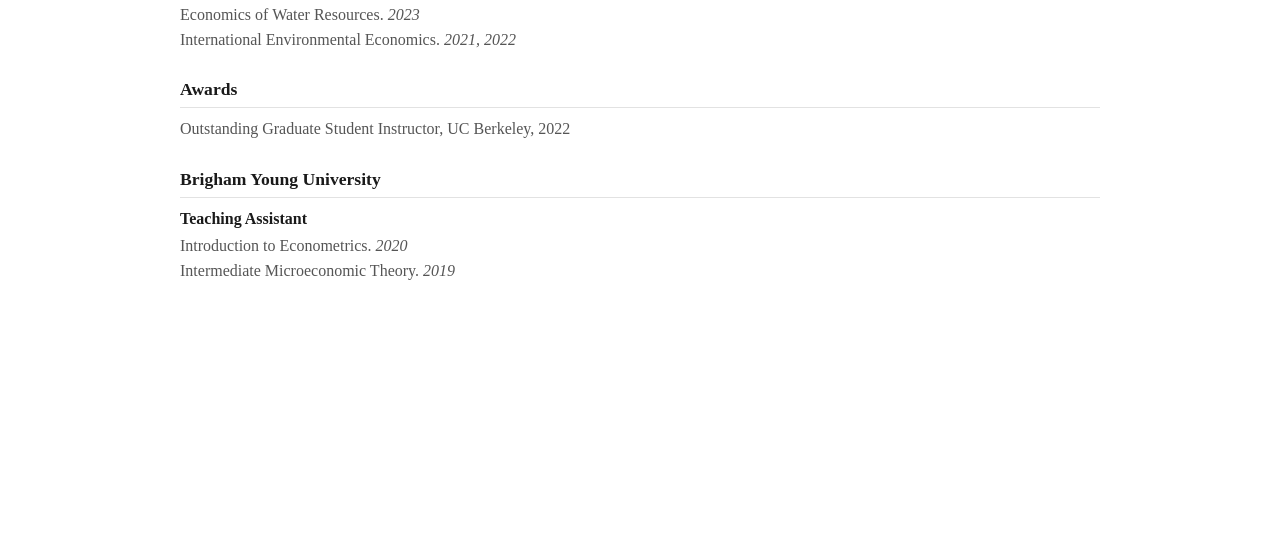
==== commit b3d86393: "Home: link references to their email addresses Co-Authored-By: Claude Fable 5.2 <noreply@anthropic.c" ====
--- a/index.html
+++ b/index.html
@@ -32,7 +32,7 @@
           <p><strong>I am on the 2026&ndash;27 academic job market.</strong></p>
           <p class="small">
             Email: <a href="mailto:zac_pond@berkeley.edu">zac_pond@berkeley.edu</a><br>
-            References: James Sallee, Dmitry Taubinsky, Kelsey Jack
+            References: <a href="mailto:sallee@berkeley.edu">James Sallee</a>, <a href="mailto:dmitry.taubinsky@berkeley.edu">Dmitry Taubinsky</a>, <a href="mailto:kelseyjack@berkeley.edu">Kelsey Jack</a>
           </p>
 
           <h3>Job Market Paper</h3>
